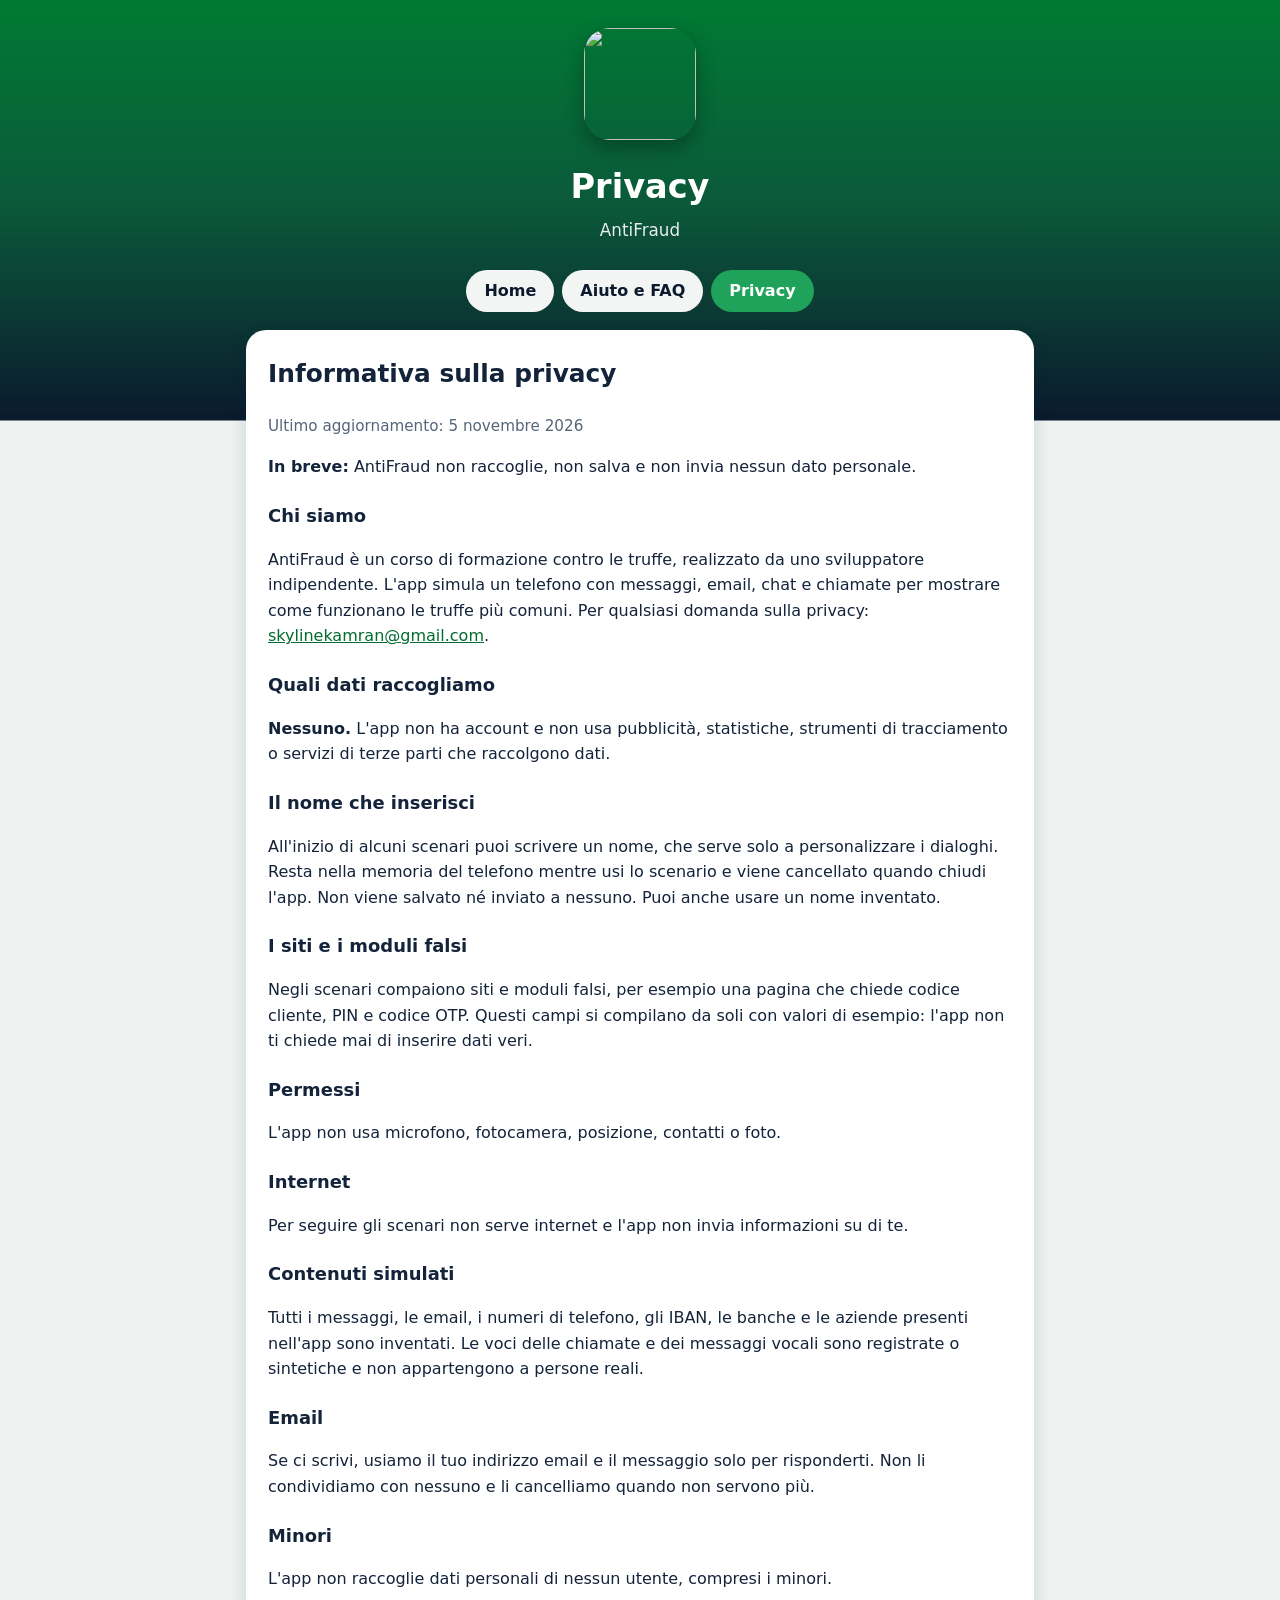
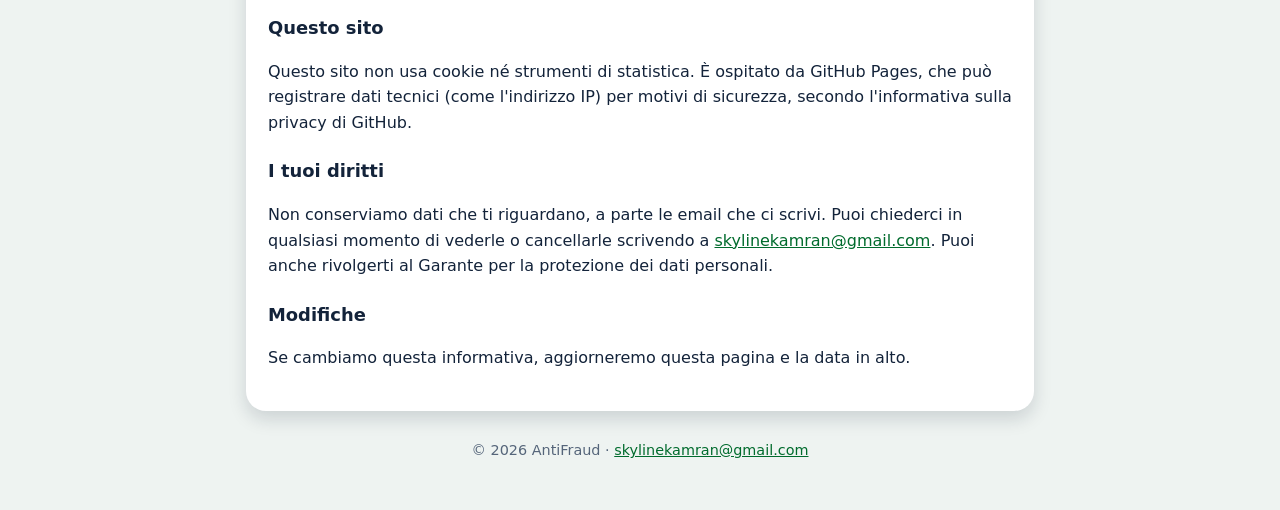
==== privacy.html @ 83a8b727 "Add files via upload" ====
<!doctype html>
<html lang="it">
<head>
  <meta charset="utf-8">
  <meta name="viewport" content="width=device-width, initial-scale=1">
  <title>AntiFraud Privacy</title>
  <meta name="description" content="Informativa sulla privacy di AntiFraud.">
  <link rel="icon" href="images/logo.png">
  <link rel="stylesheet" href="style.css">
</head>
<body>
  <div class="wrap">
    <header>
      <img src="images/logo.png" alt="">
      <h1>Privacy</h1>
      <p>AntiFraud</p>
    </header>
    <nav>
      <a href="index.html">Home</a>
      <a href="support.html">Aiuto e FAQ</a>
      <a href="privacy.html" aria-current="page">Privacy</a>
    </nav>

    <section class="card">
      <h2>Informativa sulla privacy</h2>
      <p class="muted">Ultimo aggiornamento: 5 novembre 2026</p>
      <p><strong>In breve:</strong> AntiFraud non raccoglie, non salva e non invia nessun dato personale.</p>

      <h3>Chi siamo</h3>
      <p>AntiFraud è un corso di formazione contro le truffe, realizzato da uno sviluppatore indipendente. L'app simula un telefono con messaggi, email, chat e chiamate per mostrare come funzionano le truffe più comuni. Per qualsiasi domanda sulla privacy: <a href="mailto:skylinekamran@gmail.com">skylinekamran@gmail.com</a>.</p>

      <h3>Quali dati raccogliamo</h3>
      <p><strong>Nessuno.</strong> L'app non ha account e non usa pubblicità, statistiche, strumenti di tracciamento o servizi di terze parti che raccolgono dati.</p>

      <h3>Il nome che inserisci</h3>
      <p>All'inizio di alcuni scenari puoi scrivere un nome, che serve solo a personalizzare i dialoghi. Resta nella memoria del telefono mentre usi lo scenario e viene cancellato quando chiudi l'app. Non viene salvato né inviato a nessuno. Puoi anche usare un nome inventato.</p>

      <h3>I siti e i moduli falsi</h3>
      <p>Negli scenari compaiono siti e moduli falsi, per esempio una pagina che chiede codice cliente, PIN e codice OTP. Questi campi si compilano da soli con valori di esempio: l'app non ti chiede mai di inserire dati veri.</p>

      <h3>Permessi</h3>
      <p>L'app non usa microfono, fotocamera, posizione, contatti o foto.</p>

      <h3>Internet</h3>
      <p>Per seguire gli scenari non serve internet e l'app non invia informazioni su di te.</p>

      <h3>Contenuti simulati</h3>
      <p>Tutti i messaggi, le email, i numeri di telefono, gli IBAN, le banche e le aziende presenti nell'app sono inventati. Le voci delle chiamate e dei messaggi vocali sono registrate o sintetiche e non appartengono a persone reali.</p>

      <h3>Email</h3>
      <p>Se ci scrivi, usiamo il tuo indirizzo email e il messaggio solo per risponderti. Non li condividiamo con nessuno e li cancelliamo quando non servono più.</p>

      <h3>Minori</h3>
      <p>L'app non raccoglie dati personali di nessun utente, compresi i minori.</p>

      <h3>Questo sito</h3>
      <p>Questo sito non usa cookie né strumenti di statistica. È ospitato da GitHub Pages, che può registrare dati tecnici (come l'indirizzo IP) per motivi di sicurezza, secondo l'informativa sulla privacy di GitHub.</p>

      <h3>I tuoi diritti</h3>
      <p>Non conserviamo dati che ti riguardano, a parte le email che ci scrivi. Puoi chiederci in qualsiasi momento di vederle o cancellarle scrivendo a <a href="mailto:skylinekamran@gmail.com">skylinekamran@gmail.com</a>. Puoi anche rivolgerti al Garante per la protezione dei dati personali.</p>

      <h3>Modifiche</h3>
      <p>Se cambiamo questa informativa, aggiorneremo questa pagina e la data in alto.</p>
    </section>

    <footer>© 2026 AntiFraud · <a href="mailto:skylinekamran@gmail.com">skylinekamran@gmail.com</a></footer>
  </div>
</body>
</html>
---- style.css ----
/* AntiFraud website: home, privacy policy and support. No external fonts, scripts or trackers. */
:root {
  --navy: #0b1a2e;
  --green: #007a33;
  --green-light: #1fa35a;
  --text: #13233a;
  --soft: #55657a;
  --card: #ffffff;
  --line: #dde5ee;
  --link: #006b2d;
  --badge-bg: #e6f4ec;
  --badge-text: #00602a;
  --page: #eef3f1;
  --bg: linear-gradient(180deg, #007a33 0%, #0b5a3a 200px, #0b1a2e 420px, var(--page) 421px);
}
@media (prefers-color-scheme: dark) {
  :root {
    --text: #e8eef6;
    --soft: #a7b4c4;
    --card: #15253b;
    --line: #2a3d57;
    --link: #5fd394;
    --badge-bg: #173b2a;
    --badge-text: #8de0b4;
    --page: #0b1420;
    --bg: linear-gradient(180deg, #006a2c 0%, #0b4a32 200px, #0b1a2e 420px, var(--page) 421px);
  }
}
* { box-sizing: border-box; }
html { -webkit-text-size-adjust: 100%; }
body {
  margin: 0;
  font-family: "Segoe UI", system-ui, -apple-system, Roboto, sans-serif;
  color: var(--text);
  background: var(--bg);
  background-color: var(--page);
  min-height: 100vh;
  line-height: 1.6;
}
a { color: var(--link); }
.wrap { max-width: 820px; margin: 0 auto; padding: 0 16px 48px; }
header { text-align: center; padding: 28px 0 8px; color: #fff; }
header img { width: 112px; height: 112px; border-radius: 26px; box-shadow: 0 8px 20px rgba(0, 0, 0, 0.3); }
header h1 { margin: 12px 0 0; font-size: 2.1rem; }
header p { margin: 4px 0 0; font-size: 1.05rem; opacity: 0.9; }
nav { display: flex; flex-wrap: wrap; gap: 8px; justify-content: center; margin: 18px 0 8px; }
nav a {
  background: rgba(255, 255, 255, 0.95);
  color: var(--navy);
  text-decoration: none;
  font-weight: 700;
  padding: 8px 18px;
  border-radius: 999px;
}
nav a[aria-current="page"] { background: var(--green-light); color: #fff; }
.card {
  background: var(--card);
  border-radius: 20px;
  padding: 24px 22px;
  margin: 18px 0;
  box-shadow: 0 8px 18px rgba(11, 26, 46, 0.15);
  overflow-wrap: anywhere;
}
.card h2 { margin-top: 0; font-size: 1.55rem; }
.card h3 { margin: 22px 0 4px; font-size: 1.12rem; }
.muted { color: var(--soft); font-size: 0.95rem; }
.badges { display: flex; flex-wrap: wrap; gap: 8px; margin: 12px 0; padding: 0; list-style: none; }
.badges li { background: var(--badge-bg); color: var(--badge-text); border-radius: 999px; padding: 6px 12px; font-weight: 700; font-size: 0.95rem; }
details { border-top: 1px solid var(--line); padding: 10px 0; }
details:last-of-type { border-bottom: 1px solid var(--line); }
summary { cursor: pointer; font-weight: 700; font-size: 1.05rem; }
details p { margin: 8px 0 4px; }
.email {
  display: inline-block;
  background: var(--green);
  color: #fff;
  font-weight: 800;
  text-decoration: none;
  padding: 12px 22px;
  border-radius: 14px;
}
footer { text-align: center; color: var(--soft); font-size: 0.9rem; margin-top: 28px; }
@media (max-width: 480px) {
  header h1 { font-size: 1.8rem; }
  .card { padding: 20px 16px; border-radius: 16px; }
}
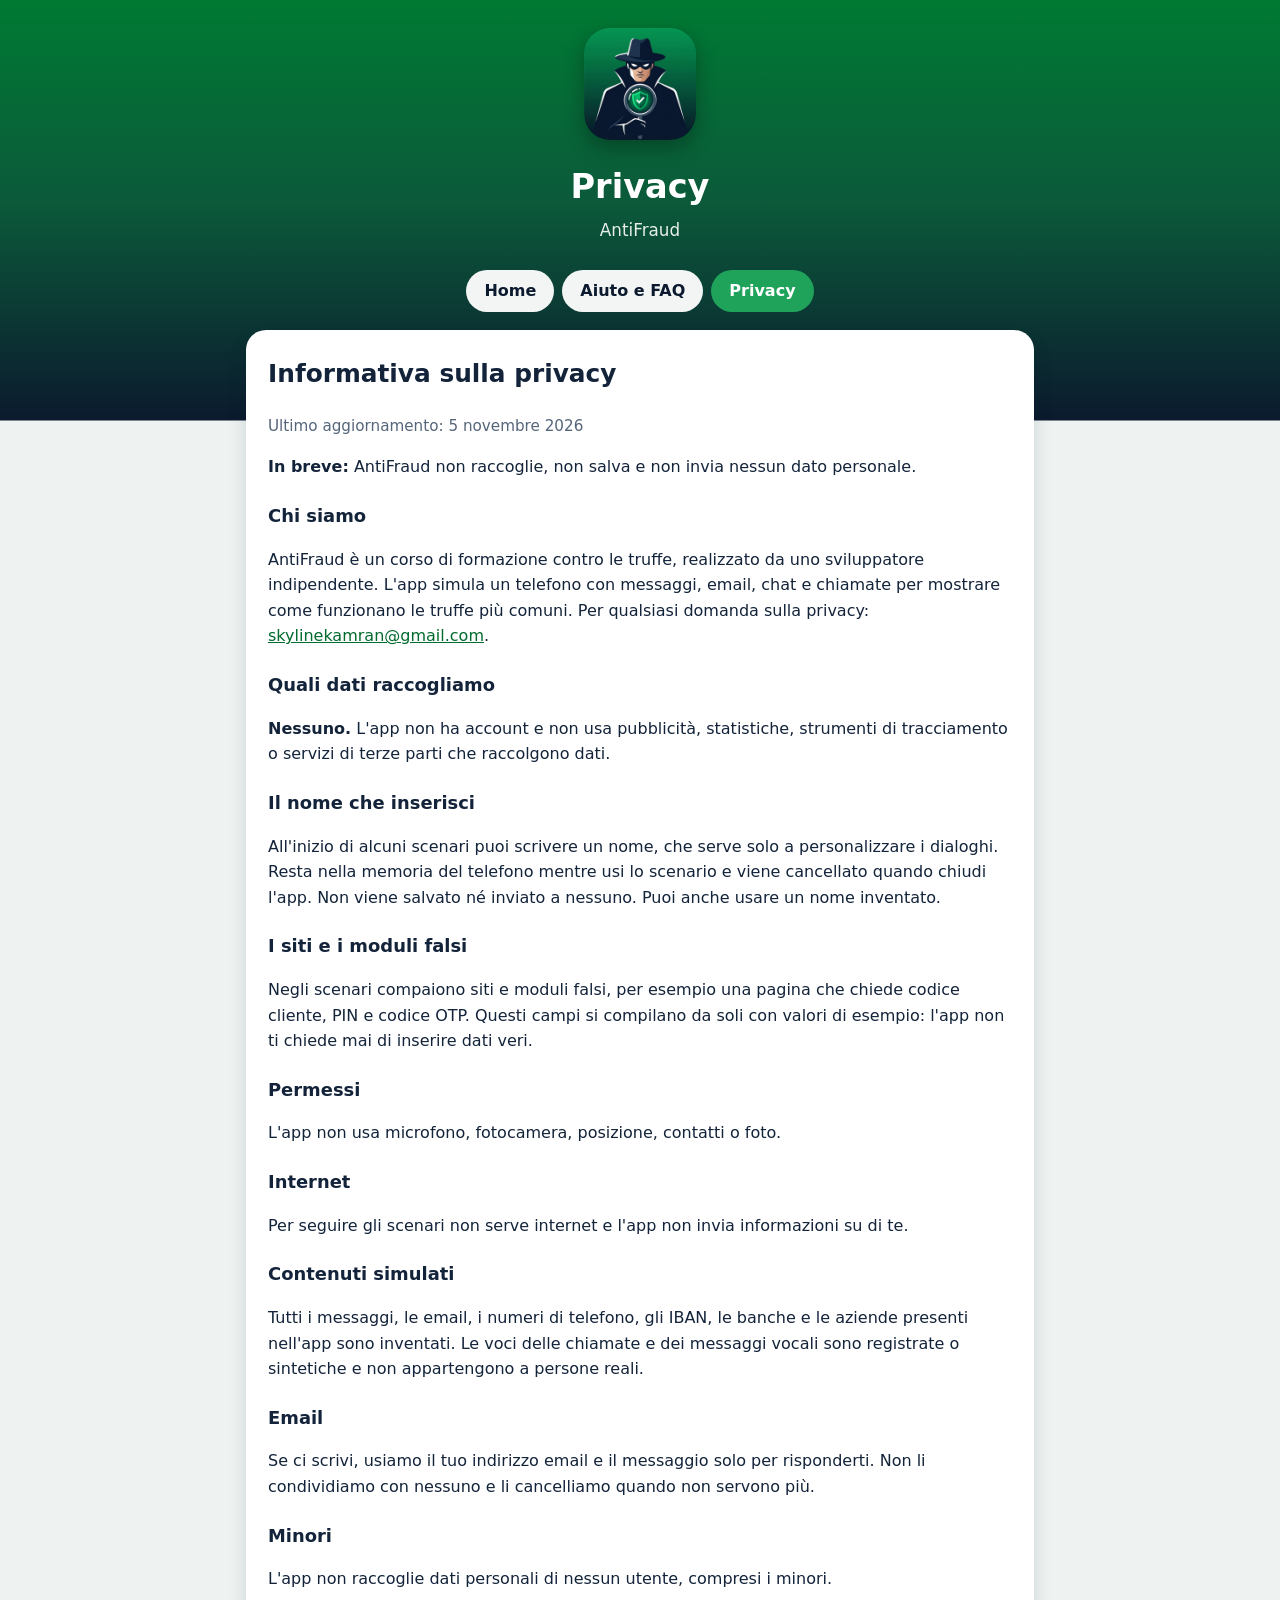
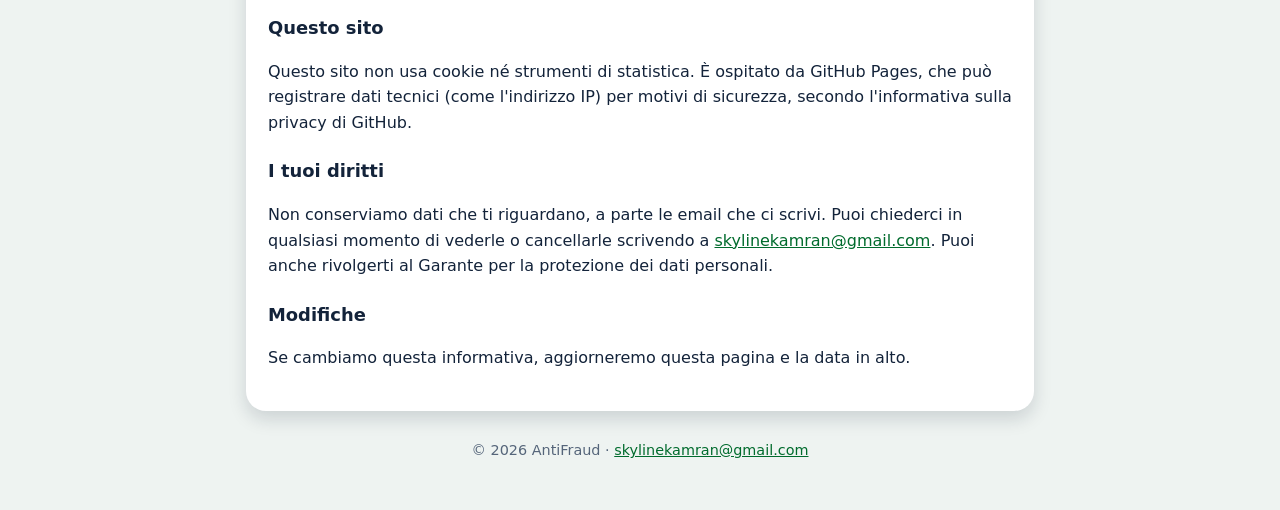
==== commit ca2168ec: "Logo accanto alle pagine e pagine aggiornate" ====
--- a/privacy.html
+++ b/privacy.html
@@ -5,13 +5,13 @@
   <meta name="viewport" content="width=device-width, initial-scale=1">
   <title>AntiFraud Privacy</title>
   <meta name="description" content="Informativa sulla privacy di AntiFraud.">
-  <link rel="icon" href="images/logo.png">
+  <link rel="icon" href="logo.png">
   <link rel="stylesheet" href="style.css">
 </head>
 <body>
   <div class="wrap">
     <header>
-      <img src="images/logo.png" alt="">
+      <img src="logo.png" alt="">
       <h1>Privacy</h1>
       <p>AntiFraud</p>
     </header>
